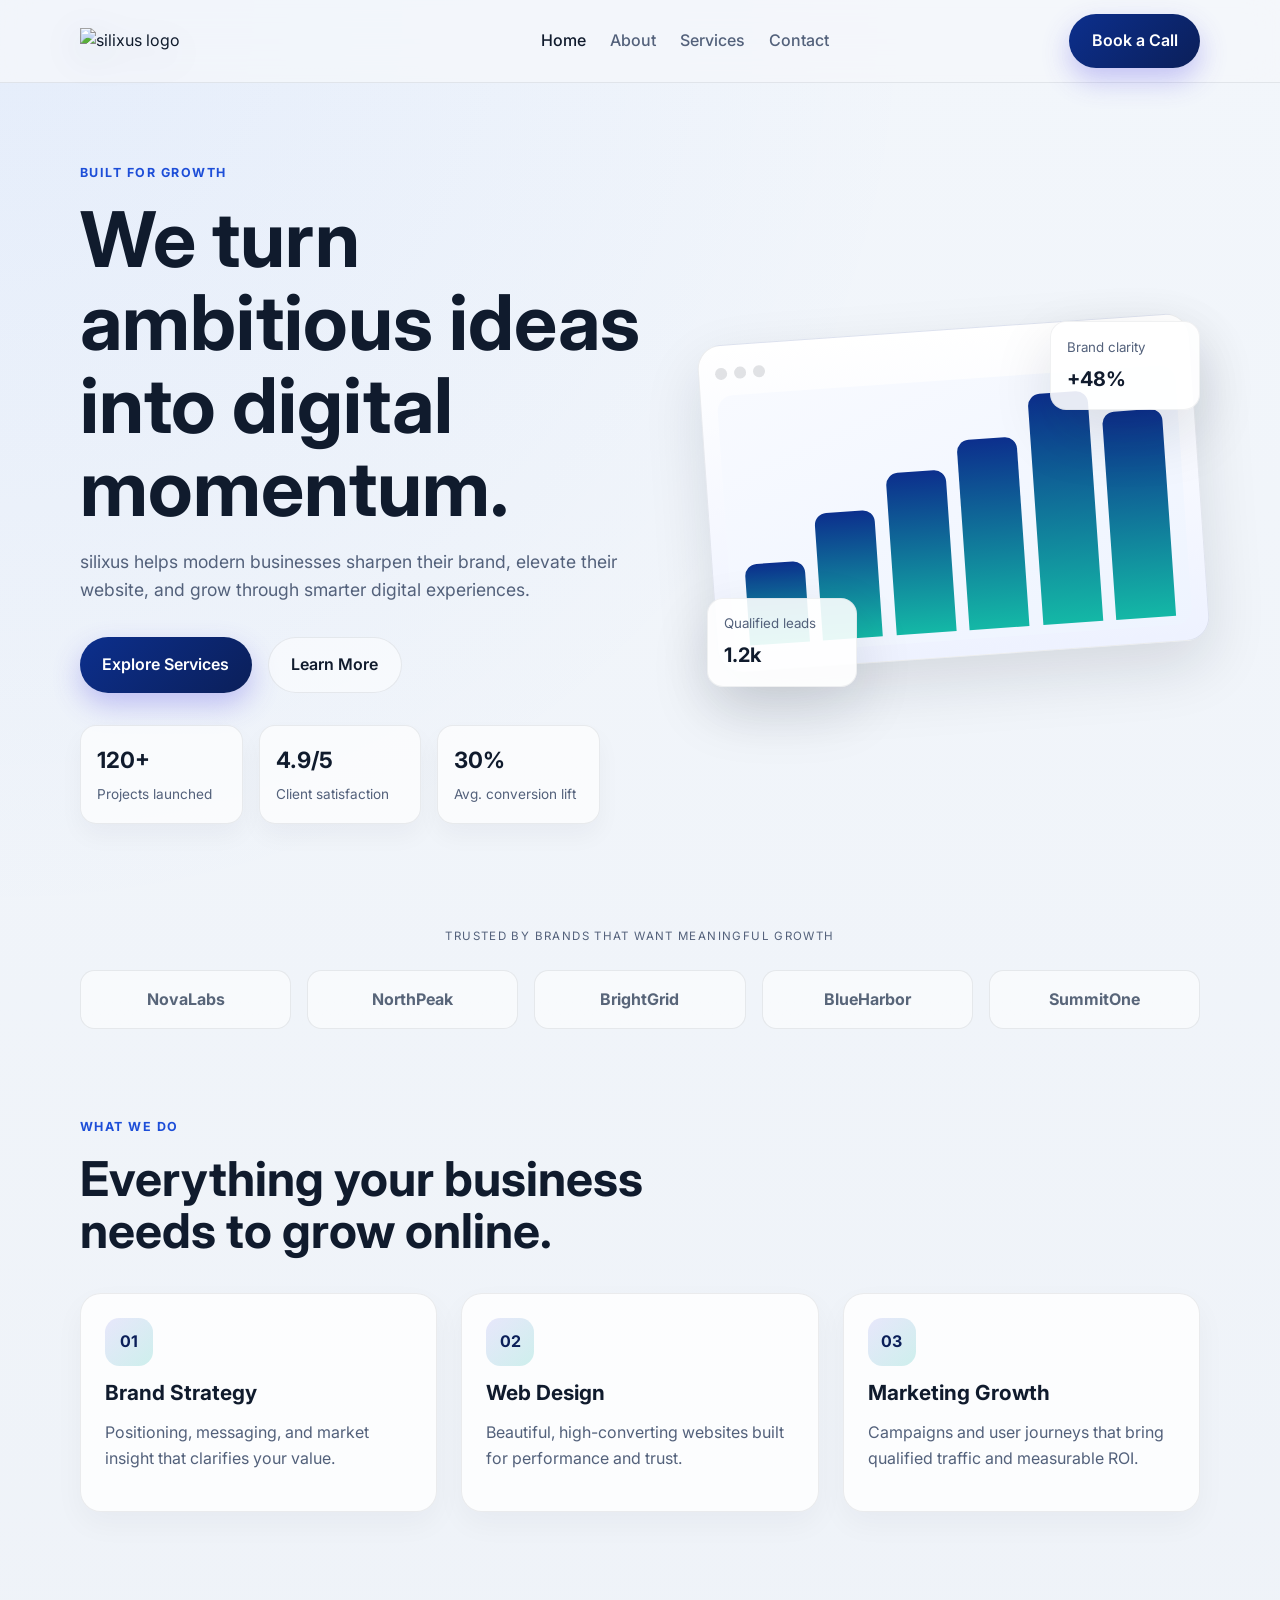
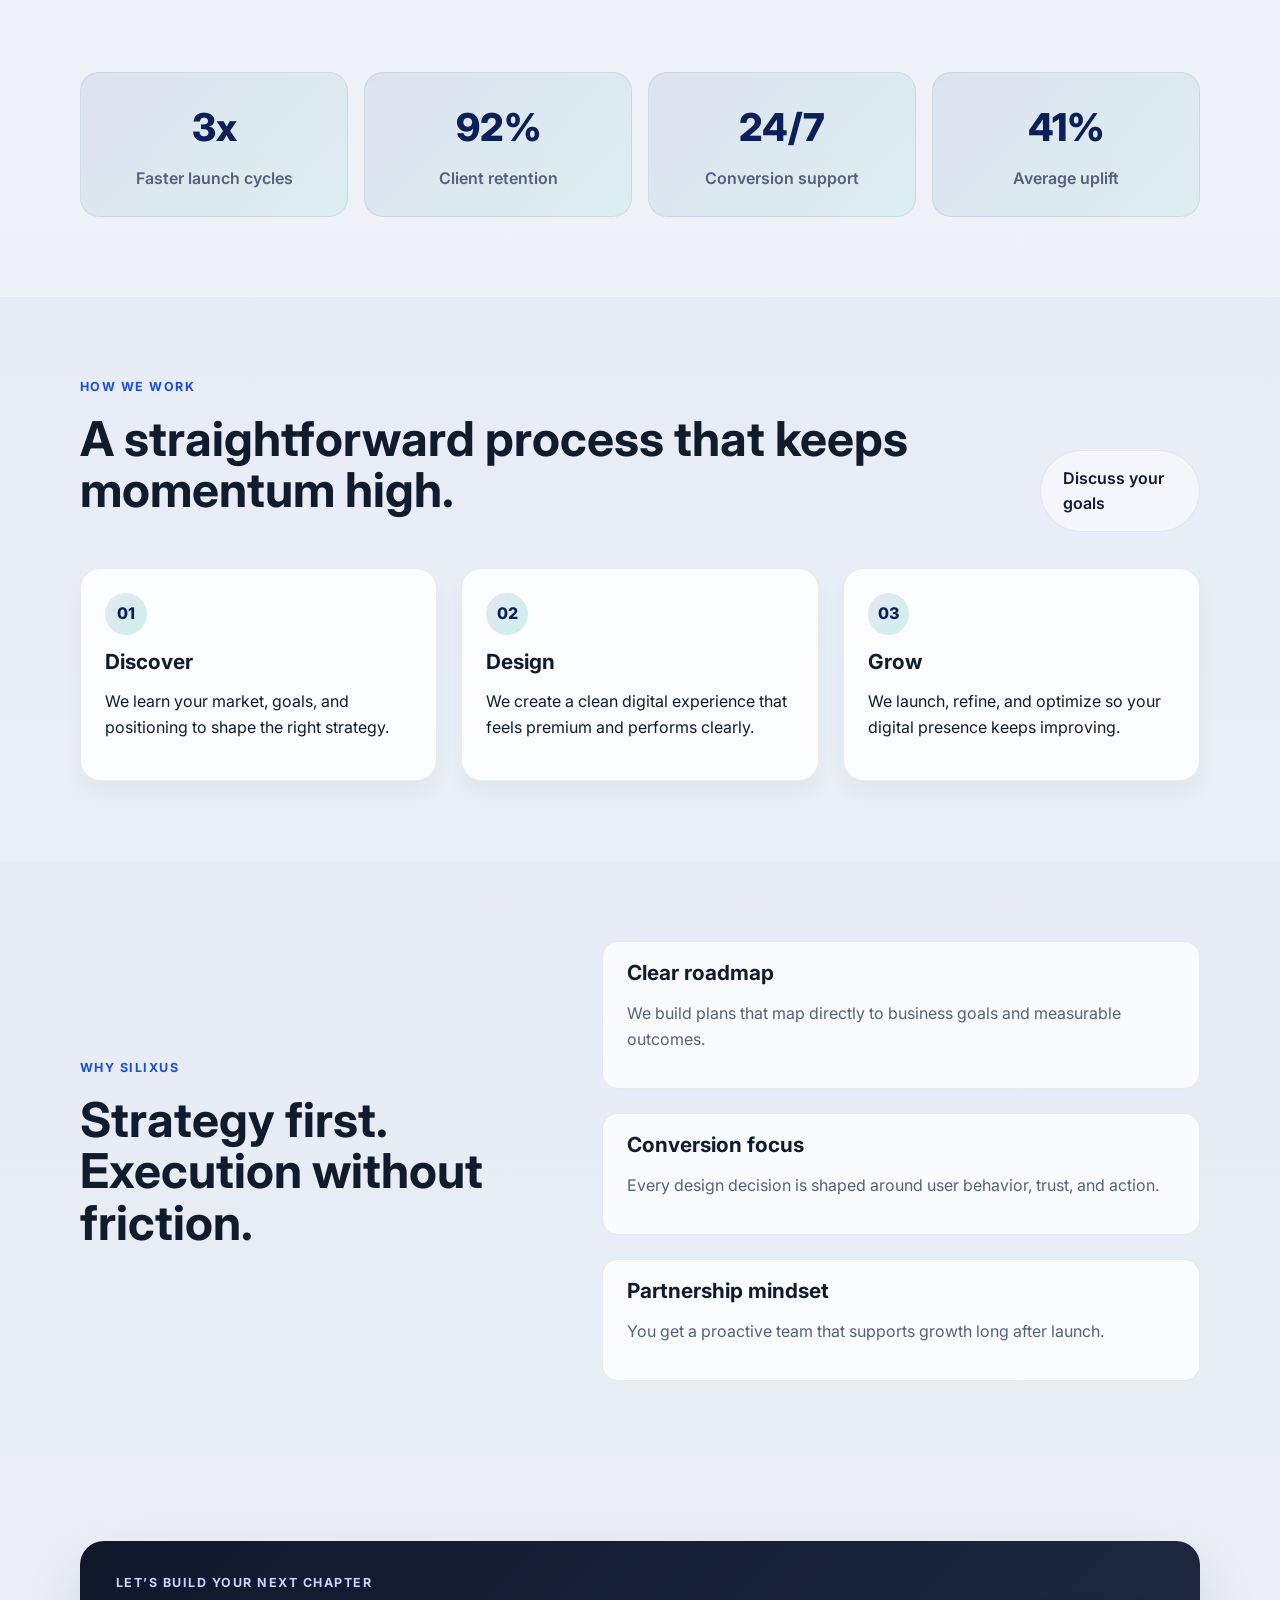
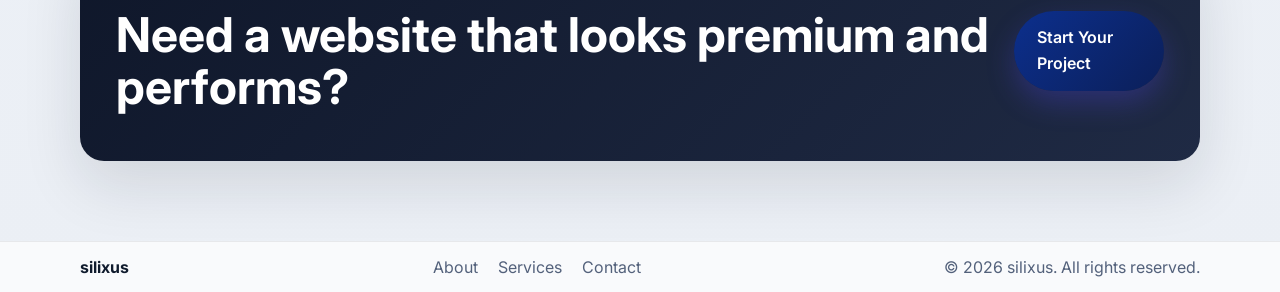
==== index.html @ 6b205e78 "Initial Silixus website" ====
<!DOCTYPE html>
<html lang="en">
  <head>
    <meta charset="UTF-8" />
    <meta name="viewport" content="width=device-width, initial-scale=1.0" />
    <title>silixus | Digital Growth Studio</title>
    <meta
      name="description"
      content="silixus helps businesses grow through strategy, web design, branding, and digital marketing."
    />
    <link rel="preconnect" href="https://fonts.googleapis.com" />
    <link rel="preconnect" href="https://fonts.gstatic.com" crossorigin />
    <link
      href="https://fonts.googleapis.com/css2?family=Inter:wght@400;500;600;700;800&display=swap"
      rel="stylesheet"
    />
    <link rel="stylesheet" href="styles.css" />
  </head>
  <body>
    <header class="site-header">
      <div class="container nav">
        <a href="index.html" class="brand" aria-label="silixus home">
          <img src="Copilot_20260921_012351.png" alt="silixus logo" class="brand-logo" />
        </a>
        <nav class="main-nav" aria-label="Main navigation">
          <a href="index.html" class="active">Home</a>
          <a href="about.html">About</a>
          <a href="services.html">Services</a>
          <a href="contact.html">Contact</a>
        </nav>
        <a href="contact.html" class="button button-primary">Book a Call</a>
      </div>
    </header>

    <main>
      <section class="hero">
        <div class="container hero-grid">
          <div class="hero-copy">
            <p class="eyebrow">Built for growth</p>
            <h1>We turn ambitious ideas into digital momentum.</h1>
            <p class="lead">
              silixus helps modern businesses sharpen their brand, elevate their website,
              and grow through smarter digital experiences.
            </p>
            <div class="hero-actions">
              <a href="services.html" class="button button-primary">Explore Services</a>
              <a href="about.html" class="button button-secondary">Learn More</a>
            </div>
            <ul class="hero-metrics" aria-label="Key performance statistics">
              <li><strong>120+</strong><span>Projects launched</span></li>
              <li><strong>4.9/5</strong><span>Client satisfaction</span></li>
              <li><strong>30%</strong><span>Avg. conversion lift</span></li>
            </ul>
          </div>
          <div class="hero-visual" aria-label="silixus dashboard preview">
            <div class="panel panel-main">
              <div class="panel-header">
                <span></span><span></span><span></span>
              </div>
              <div class="chart-box">
                <div class="chart-bars">
                  <span style="height: 35%"></span>
                  <span style="height: 55%"></span>
                  <span style="height: 70%"></span>
                  <span style="height: 82%"></span>
                  <span style="height: 100%"></span>
                  <span style="height: 90%"></span>
                </div>
              </div>
            </div>
            <div class="mini-card card-one">
              <small>Brand clarity</small>
              <strong>+48%</strong>
            </div>
            <div class="mini-card card-two">
              <small>Qualified leads</small>
              <strong>1.2k</strong>
            </div>
          </div>
        </div>
      </section>

      <section class="brands">
        <div class="container">
          <p>Trusted by brands that want meaningful growth</p>
          <div class="brand-row" aria-label="Client brands">
            <span>NovaLabs</span>
            <span>NorthPeak</span>
            <span>BrightGrid</span>
            <span>BlueHarbor</span>
            <span>SummitOne</span>
          </div>
        </div>
      </section>

      <section class="section">
        <div class="container">
          <div class="section-heading">
            <p class="eyebrow">What we do</p>
            <h2>Everything your business needs to grow online.</h2>
          </div>
          <div class="card-grid three-up">
            <article class="info-card">
              <div class="icon">01</div>
              <h3>Brand Strategy</h3>
              <p>Positioning, messaging, and market insight that clarifies your value.</p>
            </article>
            <article class="info-card">
              <div class="icon">02</div>
              <h3>Web Design</h3>
              <p>Beautiful, high-converting websites built for performance and trust.</p>
            </article>
            <article class="info-card">
              <div class="icon">03</div>
              <h3>Marketing Growth</h3>
              <p>Campaigns and user journeys that bring qualified traffic and measurable ROI.</p>
            </article>
          </div>
        </div>
      </section>

      <section class="section results-band">
        <div class="container results-grid">
          <div class="result-item">
            <span class="result-number">3x</span>
            <span class="result-label">Faster launch cycles</span>
          </div>
          <div class="result-item">
            <span class="result-number">92%</span>
            <span class="result-label">Client retention</span>
          </div>
          <div class="result-item">
            <span class="result-number">24/7</span>
            <span class="result-label">Conversion support</span>
          </div>
          <div class="result-item">
            <span class="result-number">41%</span>
            <span class="result-label">Average uplift</span>
          </div>
        </div>
      </section>

      <section class="section alt-bg">
        <div class="container">
          <div class="section-heading split-heading">
            <div>
              <p class="eyebrow">How we work</p>
              <h2>A straightforward process that keeps momentum high.</h2>
            </div>
            <a href="contact.html" class="button button-secondary">Discuss your goals</a>
          </div>
          <div class="process-grid">
            <article class="process-card">
              <span class="process-step">01</span>
              <h3>Discover</h3>
              <p>We learn your market, goals, and positioning to shape the right strategy.</p>
            </article>
            <article class="process-card">
              <span class="process-step">02</span>
              <h3>Design</h3>
              <p>We create a clean digital experience that feels premium and performs clearly.</p>
            </article>
            <article class="process-card">
              <span class="process-step">03</span>
              <h3>Grow</h3>
              <p>We launch, refine, and optimize so your digital presence keeps improving.</p>
            </article>
          </div>
        </div>
      </section>

      <section class="section alt-bg">
        <div class="container split-layout">
          <div>
            <p class="eyebrow">Why silixus</p>
            <h2>Strategy first. Execution without friction.</h2>
          </div>
          <div class="feature-list">
            <div>
              <h3>Clear roadmap</h3>
              <p>We build plans that map directly to business goals and measurable outcomes.</p>
            </div>
            <div>
              <h3>Conversion focus</h3>
              <p>Every design decision is shaped around user behavior, trust, and action.</p>
            </div>
            <div>
              <h3>Partnership mindset</h3>
              <p>You get a proactive team that supports growth long after launch.</p>
            </div>
          </div>
        </div>
      </section>

      <section class="section">
        <div class="container cta-box">
          <div>
            <p class="eyebrow">Let’s build your next chapter</p>
            <h2>Need a website that looks premium and performs?</h2>
          </div>
          <a href="contact.html" class="button button-primary">Start Your Project</a>
        </div>
      </section>
    </main>

    <footer class="site-footer">
      <div class="container footer-row">
        <div>
          <a href="index.html" class="brand footer-brand">
            <span>silixus</span>
          </a>
        </div>
        <div class="footer-links">
          <a href="about.html">About</a>
          <a href="services.html">Services</a>
          <a href="contact.html">Contact</a>
        </div>
        <p>© <span id="year"></span> silixus. All rights reserved.</p>
      </div>
    </footer>

    <script src="script.js"></script>
  </body>
</html>
---- styles.css ----
:root {
  --bg: #eef3f8;
  --bg-alt: #f7f9fc;
  --bg-strong: #0f172a;
  --panel: #ffffff;
  --panel-soft: #edf3ff;
  --text: #101b2d;
  --muted: #53617b;
  --primary: #0c2f8d;
  --primary-soft: #1d4ed8;
  --primary-dark: #0b1f59;
  --accent: #14b8a6;
  --gold: #e7c974;
  --silver: #dfe5ed;
  --border: rgba(16, 27, 45, 0.08);
  --shadow: 0 24px 60px rgba(15, 23, 42, 0.12);
}

* {
  box-sizing: border-box;
}

html {
  scroll-behavior: smooth;
}

body {
  margin: 0;
  font-family: "Inter", sans-serif;
  background:
    radial-gradient(circle at top left, rgba(17, 94, 255, 0.06), transparent 25%),
    linear-gradient(180deg, #f2f6fb 0%, #ebeff5 100%);
  color: var(--text);
  line-height: 1.6;
}

a {
  text-decoration: none;
  color: inherit;
}

img {
  max-width: 100%;
  display: block;
}

.container {
  width: min(1120px, calc(100% - 2rem));
  margin-inline: auto;
}

.site-header {
  position: sticky;
  top: 0;
  z-index: 10;
  background: rgba(245, 247, 251, 0.82);
  backdrop-filter: blur(16px);
  border-bottom: 1px solid var(--border);
}

.nav {
  display: flex;
  align-items: center;
  justify-content: space-between;
  min-height: 82px;
  gap: 1rem;
}

.brand {
  display: inline-flex;
  align-items: center;
  justify-content: center;
}

.brand-logo {
  width: clamp(160px, 18vw, 220px);
  height: auto;
  filter: drop-shadow(0 10px 18px rgba(19, 40, 99, 0.15));
}

.main-nav {
  display: flex;
  align-items: center;
  gap: 1.5rem;
  color: var(--muted);
  font-weight: 500;
}

.main-nav a {
  transition: color 0.2s ease;
}

.main-nav a:hover,
.main-nav a.active {
  color: var(--text);
}

.button {
  display: inline-flex;
  align-items: center;
  justify-content: center;
  border-radius: 999px;
  padding: 0.9rem 1.4rem;
  font-weight: 600;
  transition: transform 0.2s ease, box-shadow 0.2s ease;
}

.button:hover {
  transform: translateY(-1px);
}

.button-primary {
  background: linear-gradient(135deg, var(--primary), var(--primary-dark));
  color: white;
  box-shadow: 0 12px 28px rgba(79, 70, 229, 0.3);
}

.button-secondary {
  border: 1px solid var(--border);
  background: rgba(255, 255, 255, 0.5);
}

.hero,
.page-hero {
  padding: 5rem 0 4rem;
}

.hero-grid {
  display: grid;
  grid-template-columns: 1.08fr 0.92fr;
  align-items: center;
  gap: 3rem;
}

.eyebrow {
  margin: 0 0 1rem;
  color: var(--primary-soft);
  font-weight: 700;
  letter-spacing: 0.12em;
  text-transform: uppercase;
  font-size: 0.78rem;
}

h1, h2, h3 {
  margin-top: 0;
  line-height: 1.08;
}

h1 {
  font-size: clamp(2.7rem, 6vw, 5rem);
  margin-bottom: 1rem;
}

h2 {
  font-size: clamp(2rem, 4vw, 3rem);
  margin-bottom: 1rem;
}

h3 {
  font-size: 1.3rem;
  margin-bottom: 0.7rem;
}

.lead {
  font-size: 1.1rem;
  color: var(--muted);
  max-width: 560px;
}

.hero-actions {
  display: flex;
  flex-wrap: wrap;
  gap: 1rem;
  margin: 2rem 0;
}

.hero-metrics {
  list-style: none;
  padding: 0;
  margin: 0;
  display: grid;
  grid-template-columns: repeat(3, minmax(100px, 1fr));
  gap: 1rem;
  max-width: 520px;
}

.hero-metrics li {
  background: rgba(255, 255, 255, 0.65);
  border: 1px solid var(--border);
  border-radius: 1rem;
  padding: 1rem;
  box-shadow: 0 12px 24px rgba(15, 23, 42, 0.04);
}

.hero-metrics strong {
  display: block;
  font-size: 1.4rem;
  margin-bottom: 0.2rem;
}

.hero-metrics span {
  color: var(--muted);
  font-size: 0.85rem;
}

.hero-visual {
  position: relative;
  min-height: 430px;
  display: grid;
  place-items: center;
}

.panel {
  width: min(100%, 500px);
  background: linear-gradient(180deg, #ffffff, #eef2ff);
  border: 1px solid var(--border);
  border-radius: 1.5rem;
  box-shadow: var(--shadow);
  padding: 1rem;
}

.panel-main {
  transform: rotate(-4deg);
}

.panel-header {
  display: flex;
  gap: 0.45rem;
  padding: 0.4rem 0 1rem;
}

.panel-header span {
  width: 0.75rem;
  height: 0.75rem;
  border-radius: 50%;
  background: rgba(17, 24, 39, 0.12);
}

.chart-box {
  background: linear-gradient(160deg, #f8faff, #eef4ff);
  border-radius: 1rem;
  height: 260px;
  padding: 1.2rem 1rem 0.6rem;
  display: flex;
  align-items: flex-end;
}

.chart-bars {
  width: 100%;
  height: 100%;
  display: flex;
  align-items: flex-end;
  gap: 0.85rem;
}

.chart-bars span {
  display: block;
  flex: 1;
  border-radius: 0.75rem 0.75rem 0 0;
  background: linear-gradient(180deg, var(--primary), var(--accent));
}

.mini-card {
  position: absolute;
  background: rgba(255, 255, 255, 0.9);
  border: 1px solid rgba(15, 23, 42, 0.06);
  border-radius: 1rem;
  box-shadow: var(--shadow);
  padding: 0.9rem 1rem;
  min-width: 150px;
}

.mini-card small {
  display: block;
  color: var(--muted);
  margin-bottom: 0.3rem;
}

.mini-card strong {
  font-size: 1.25rem;
}

.card-one {
  top: 10%;
  right: 0;
}

.card-two {
  bottom: 5%;
  left: 0;
}

.brands {
  padding: 1.75rem 0 0.5rem;
}

.brands p {
  text-align: center;
  color: var(--muted);
  text-transform: uppercase;
  letter-spacing: 0.12em;
  font-size: 0.72rem;
  margin-bottom: 1.5rem;
}

.brand-row {
  display: grid;
  grid-template-columns: repeat(5, minmax(120px, 1fr));
  gap: 1rem;
  text-align: center;
  color: #586579;
  font-weight: 700;
}

.brand-row span {
  background: rgba(255, 255, 255, 0.5);
  border: 1px solid var(--border);
  border-radius: 0.9rem;
  padding: 1rem 0.5rem;
}

.results-band {
  padding-top: 0;
}

.results-grid {
  display: grid;
  grid-template-columns: repeat(4, minmax(0, 1fr));
  gap: 1rem;
}

.result-item {
  display: grid;
  gap: 0.45rem;
  background: linear-gradient(135deg, rgba(12, 47, 141, 0.08), rgba(20, 184, 166, 0.08));
  border: 1px solid var(--border);
  border-radius: 1.2rem;
  padding: 1.5rem 1.25rem;
  text-align: center;
}

.result-number {
  font-size: clamp(1.8rem, 3vw, 2.5rem);
  font-weight: 800;
  color: var(--primary-dark);
}

.result-label {
  color: var(--muted);
  font-weight: 600;
}

.section {
  padding: 5rem 0;
}

.alt-bg {
  background: linear-gradient(180deg, rgba(79, 70, 229, 0.04), rgba(20, 184, 166, 0.02));
}

.section-heading {
  max-width: 700px;
  margin-bottom: 2.25rem;
}

.split-heading {
  max-width: none;
  display: flex;
  justify-content: space-between;
  align-items: end;
  gap: 1.5rem;
}

.card-grid {
  display: grid;
  gap: 1.5rem;
}

.process-grid {
  display: grid;
  grid-template-columns: repeat(3, minmax(0, 1fr));
  gap: 1.5rem;
}

.process-card {
  background: rgba(255, 255, 255, 0.85);
  border: 1px solid var(--border);
  border-radius: 1.3rem;
  padding: 1.5rem;
  box-shadow: 0 14px 22px rgba(15, 23, 42, 0.04);
}

.process-step {
  display: inline-flex;
  align-items: center;
  justify-content: center;
  min-width: 2.6rem;
  height: 2.6rem;
  border-radius: 999px;
  background: linear-gradient(135deg, rgba(12, 47, 141, 0.1), rgba(20, 184, 166, 0.2));
  color: var(--primary-dark);
  font-weight: 800;
  margin-bottom: 1rem;
}

.three-up {
  grid-template-columns: repeat(3, minmax(0, 1fr));
}

.info-card {
  background: rgba(255, 255, 255, 0.82);
  border: 1px solid var(--border);
  border-radius: 1.3rem;
  padding: 1.5rem;
  box-shadow: 0 12px 30px rgba(15, 23, 42, 0.04);
}

.icon {
  display: inline-grid;
  place-items: center;
  width: 3rem;
  height: 3rem;
  border-radius: 0.9rem;
  margin-bottom: 1rem;
  background: linear-gradient(135deg, rgba(79, 70, 229, 0.12), rgba(20, 184, 166, 0.2));
  color: var(--primary-dark);
  font-weight: 700;
}

.info-card p,
.feature-list p,
.contact-card p,
.contact-list,
label {
  color: var(--muted);
}

.split-layout {
  display: grid;
  grid-template-columns: 0.9fr 1.1fr;
  gap: 2rem;
  align-items: center;
}

.feature-list {
  display: grid;
  gap: 1.5rem;
}

.feature-list div {
  background: rgba(255, 255, 255, 0.8);
  border: 1px solid var(--border);
  border-radius: 1rem;
  padding: 1.25rem 1.5rem;
}

.cta-box {
  display: flex;
  align-items: center;
  justify-content: space-between;
  gap: 1.5rem;
  background: linear-gradient(135deg, #0f172a, #1f2a44);
  color: white;
  border-radius: 1.5rem;
  padding: 2rem 2.25rem;
  box-shadow: var(--shadow);
}

.cta-box .eyebrow {
  color: #c7d2fe;
}

.compact {
  padding: 1.5rem 2rem;
}

.page-hero {
  text-align: center;
}

.narrow {
  max-width: 780px;
}

.contact-grid {
  display: grid;
  grid-template-columns: 0.9fr 1.1fr;
  gap: 2rem;
  align-items: start;
}

.contact-card,
.contact-form {
  background: rgba(255, 255, 255, 0.82);
  border: 1px solid var(--border);
  border-radius: 1.5rem;
  padding: 2rem;
}

.contact-list {
  list-style: none;
  padding: 0;
  margin: 1.5rem 0 0;
  display: grid;
  gap: 0.8rem;
}

.contact-form {
  display: grid;
  gap: 1.1rem;
}

label {
  display: grid;
  gap: 0.45rem;
  font-weight: 600;
  color: var(--text);
}

input,
textarea {
  width: 100%;
  border: 1px solid rgba(17, 24, 39, 0.12);
  border-radius: 0.9rem;
  padding: 0.9rem 1rem;
  font: inherit;
  background: #f9fafb;
  color: var(--text);
}

input:focus,
textarea:focus {
  outline: 2px solid rgba(79, 70, 229, 0.18);
  border-color: rgba(79, 70, 229, 0.35);
}

.site-footer {
  background: rgba(255, 255, 255, 0.7);
  border-top: 1px solid var(--border);
  color: var(--muted);
  padding: 1px 0;
  line-height: 1;
}

.footer-row {
  display: flex;
  align-items: center;
  justify-content: space-between;
  gap: 0.5rem;
  flex-wrap: wrap;
  min-height: 0;
  line-height: 1;
}

.footer-brand {
  color: var(--text);
  font-weight: 700;
}

.footer-links {
  display: flex;
  gap: 1.25rem;
}

.footer-links a {
  color: var(--muted);
}

.footer-links a:hover {
  color: var(--text);
}

@media (max-width: 900px) {
  .hero-grid,
  .split-layout,
  .contact-grid,
  .three-up,
  .results-grid,
  .process-grid {
    grid-template-columns: 1fr;
  }

  .brand-row {
    grid-template-columns: repeat(2, minmax(120px, 1fr));
  }

  .cta-box,
  .split-heading {
    flex-direction: column;
    align-items: flex-start;
  }
}

@media (max-width: 640px) {
  .nav {
    flex-wrap: wrap;
    justify-content: center;
    padding: 1rem 0;
  }

  .main-nav {
    width: 100%;
    justify-content: center;
    flex-wrap: wrap;
  }

  .hero,
  .page-hero,
  .section {
    padding-top: 4rem;
  }

  .brand-row {
    grid-template-columns: 1fr;
  }

  .hero-metrics {
    grid-template-columns: 1fr;
  }

  .mini-card {
    position: static;
    margin-top: 1rem;
  }

  .hero-visual {
    display: block;
    min-height: auto;
  }
}
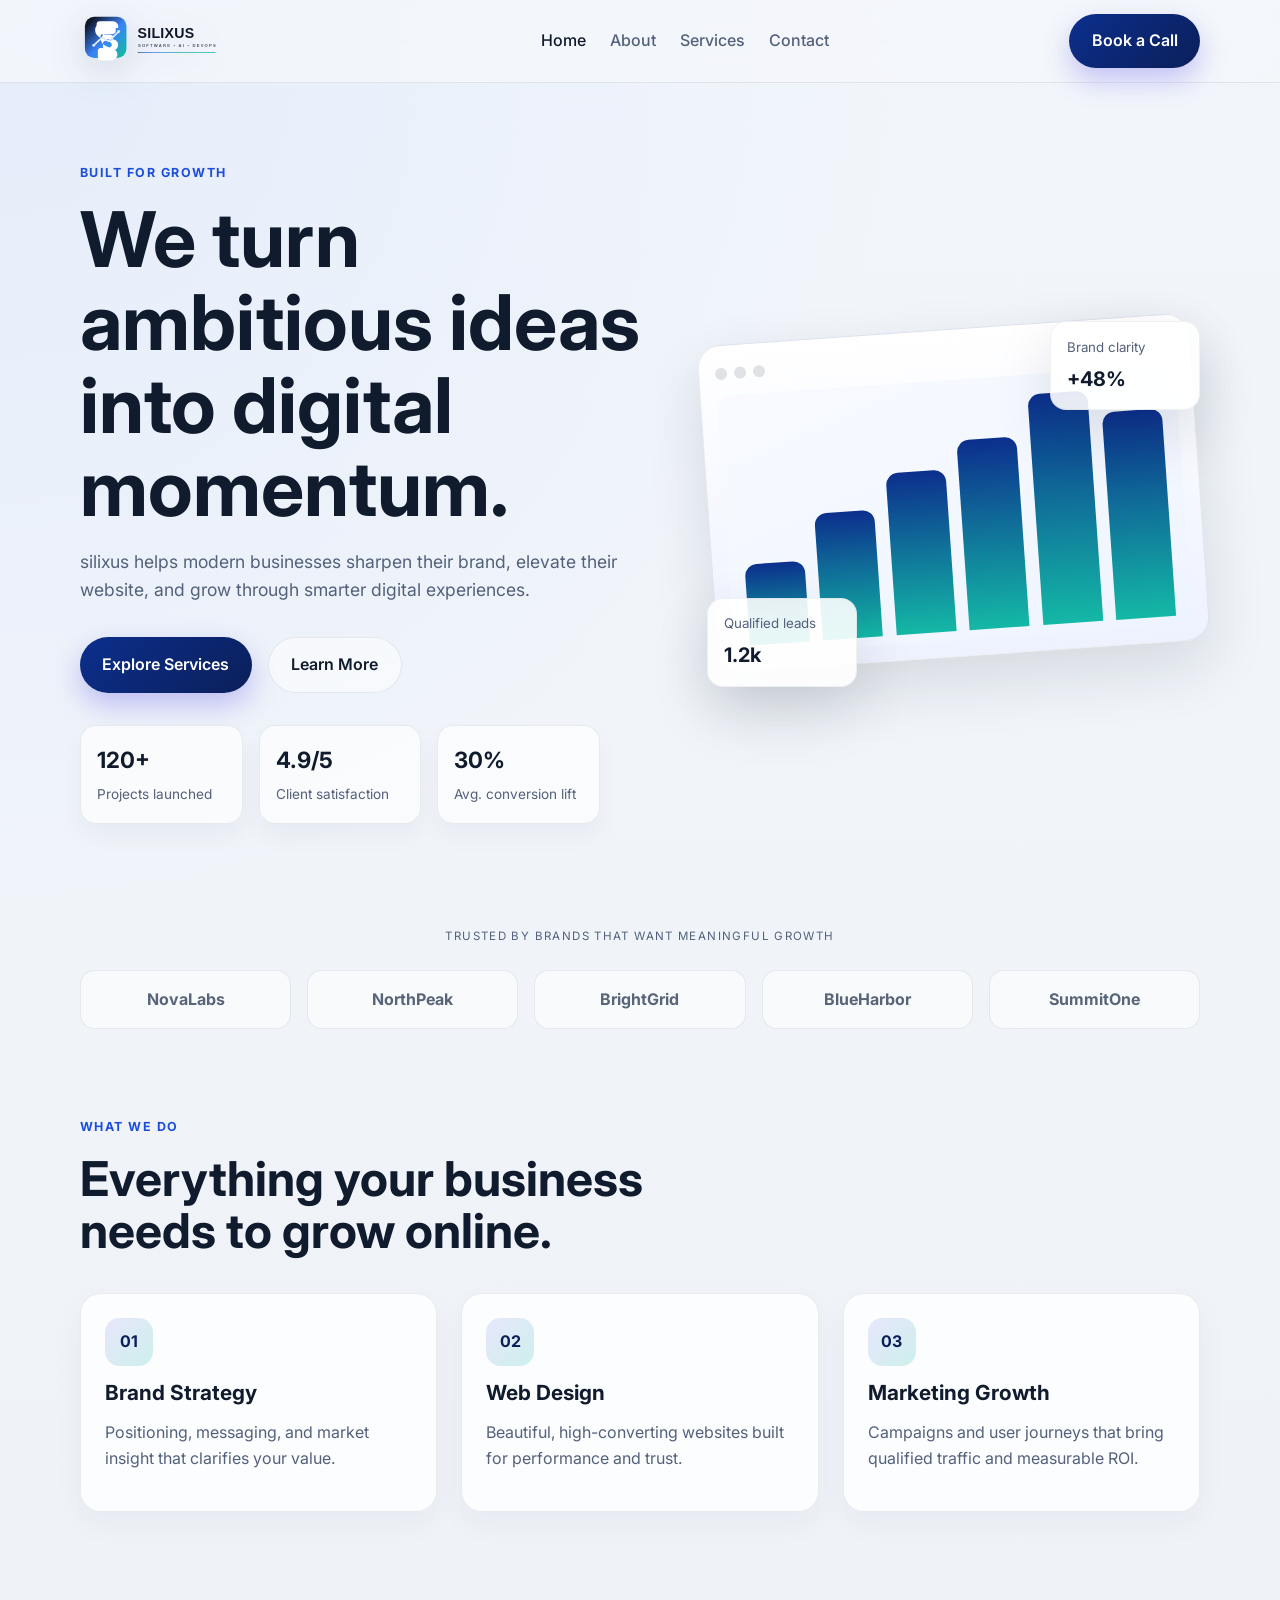
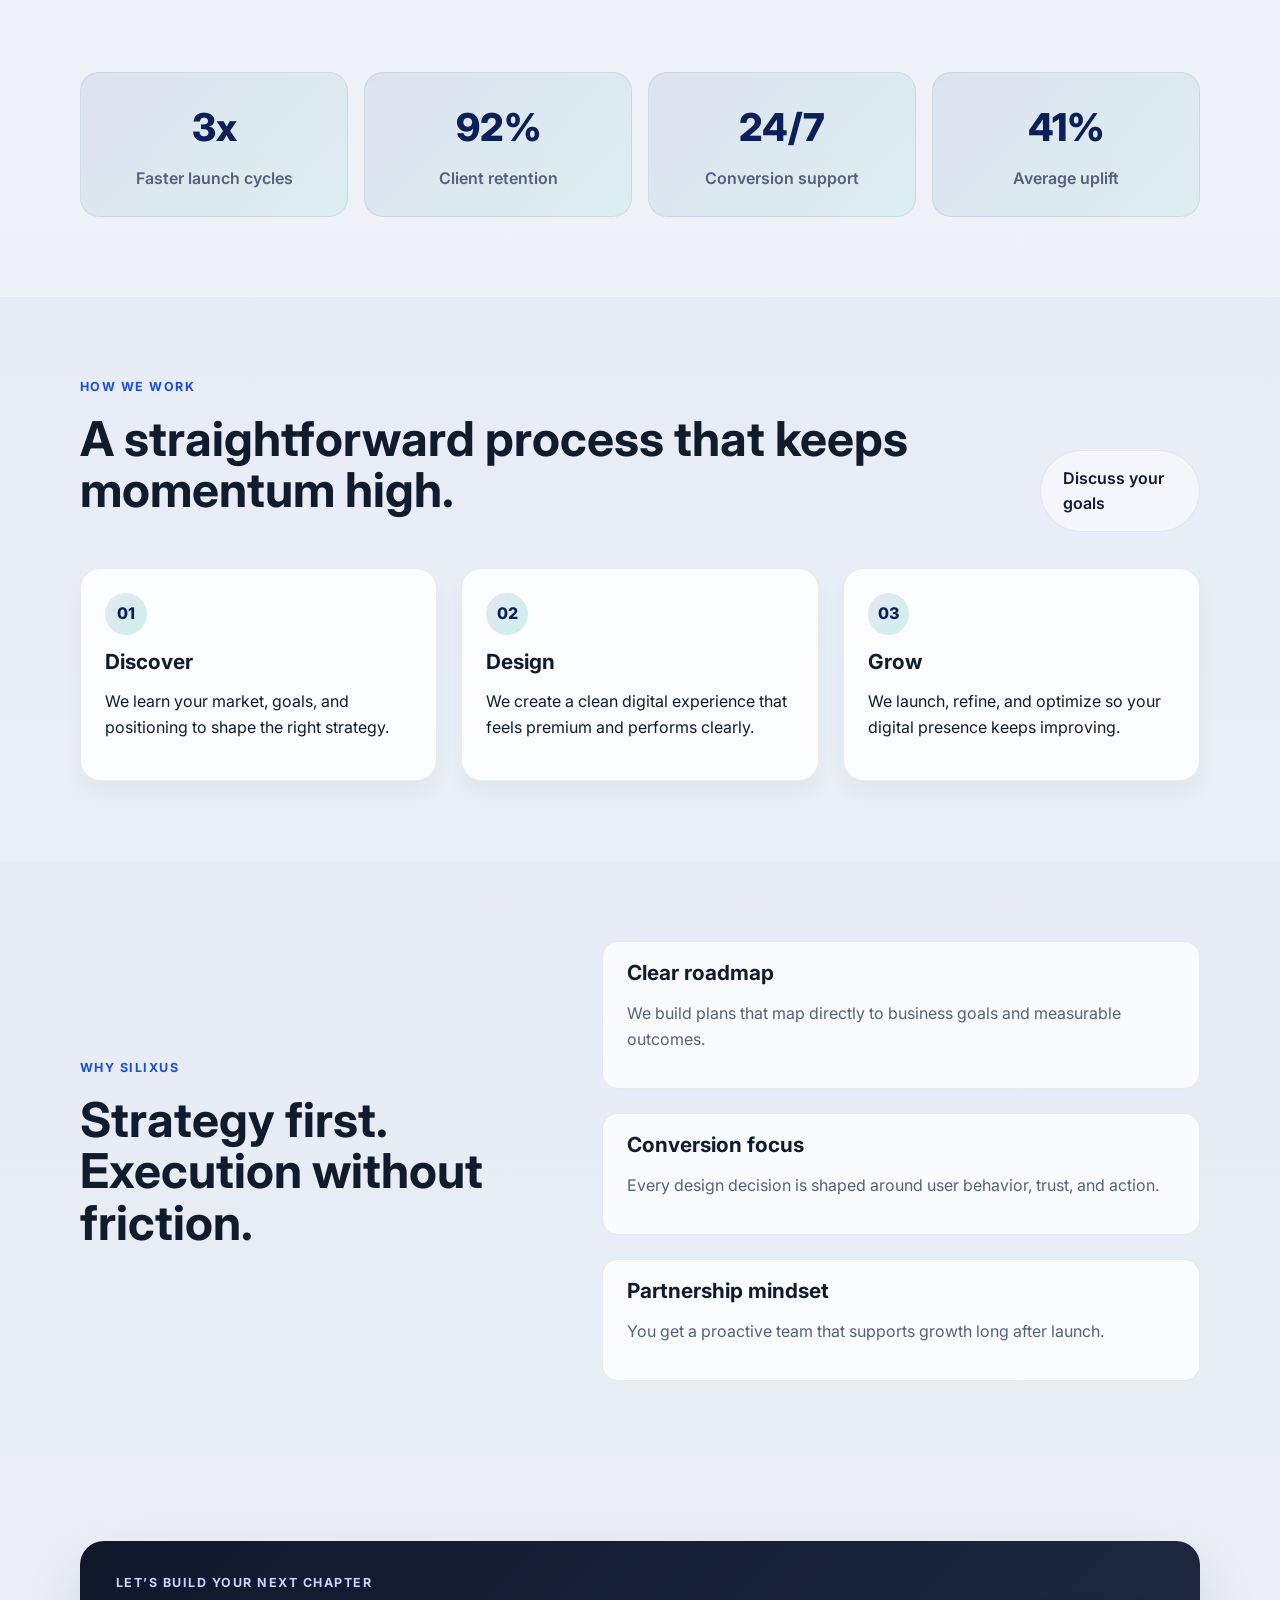
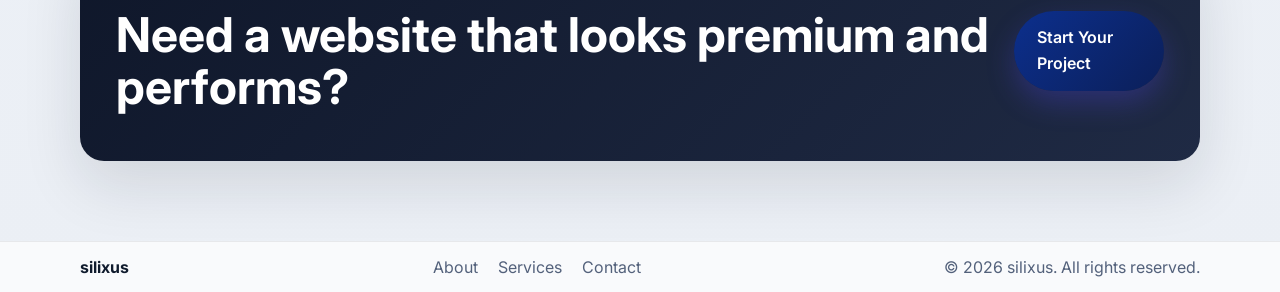
==== commit e13e73d2: "Fix site logo asset references" ====
--- a/index.html
+++ b/index.html
@@ -20,7 +20,7 @@
     <header class="site-header">
       <div class="container nav">
         <a href="index.html" class="brand" aria-label="silixus home">
-          <img src="Copilot_20260921_012351.png" alt="silixus logo" class="brand-logo" />
+          <img src="assets/logos/silixus-standard-logo.svg" alt="silixus logo" class="brand-logo" />
         </a>
         <nav class="main-nav" aria-label="Main navigation">
           <a href="index.html" class="active">Home</a>
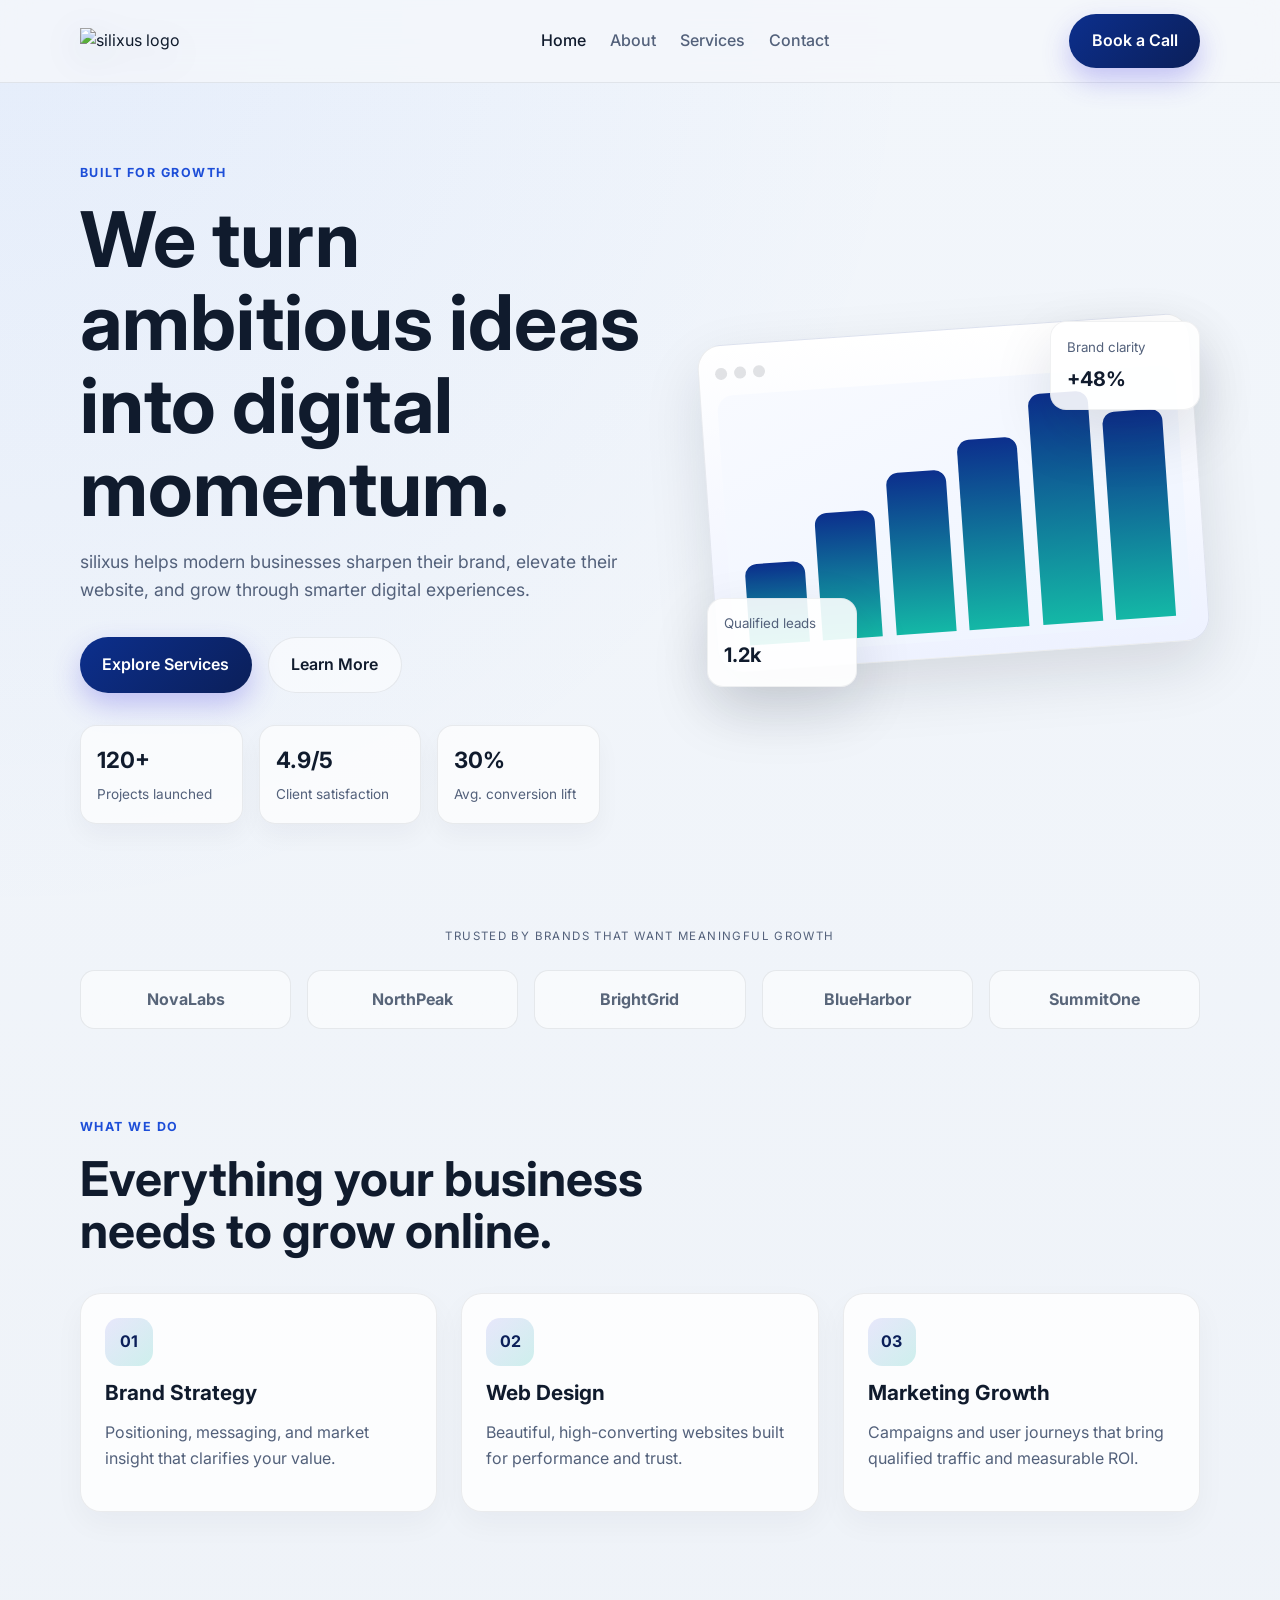
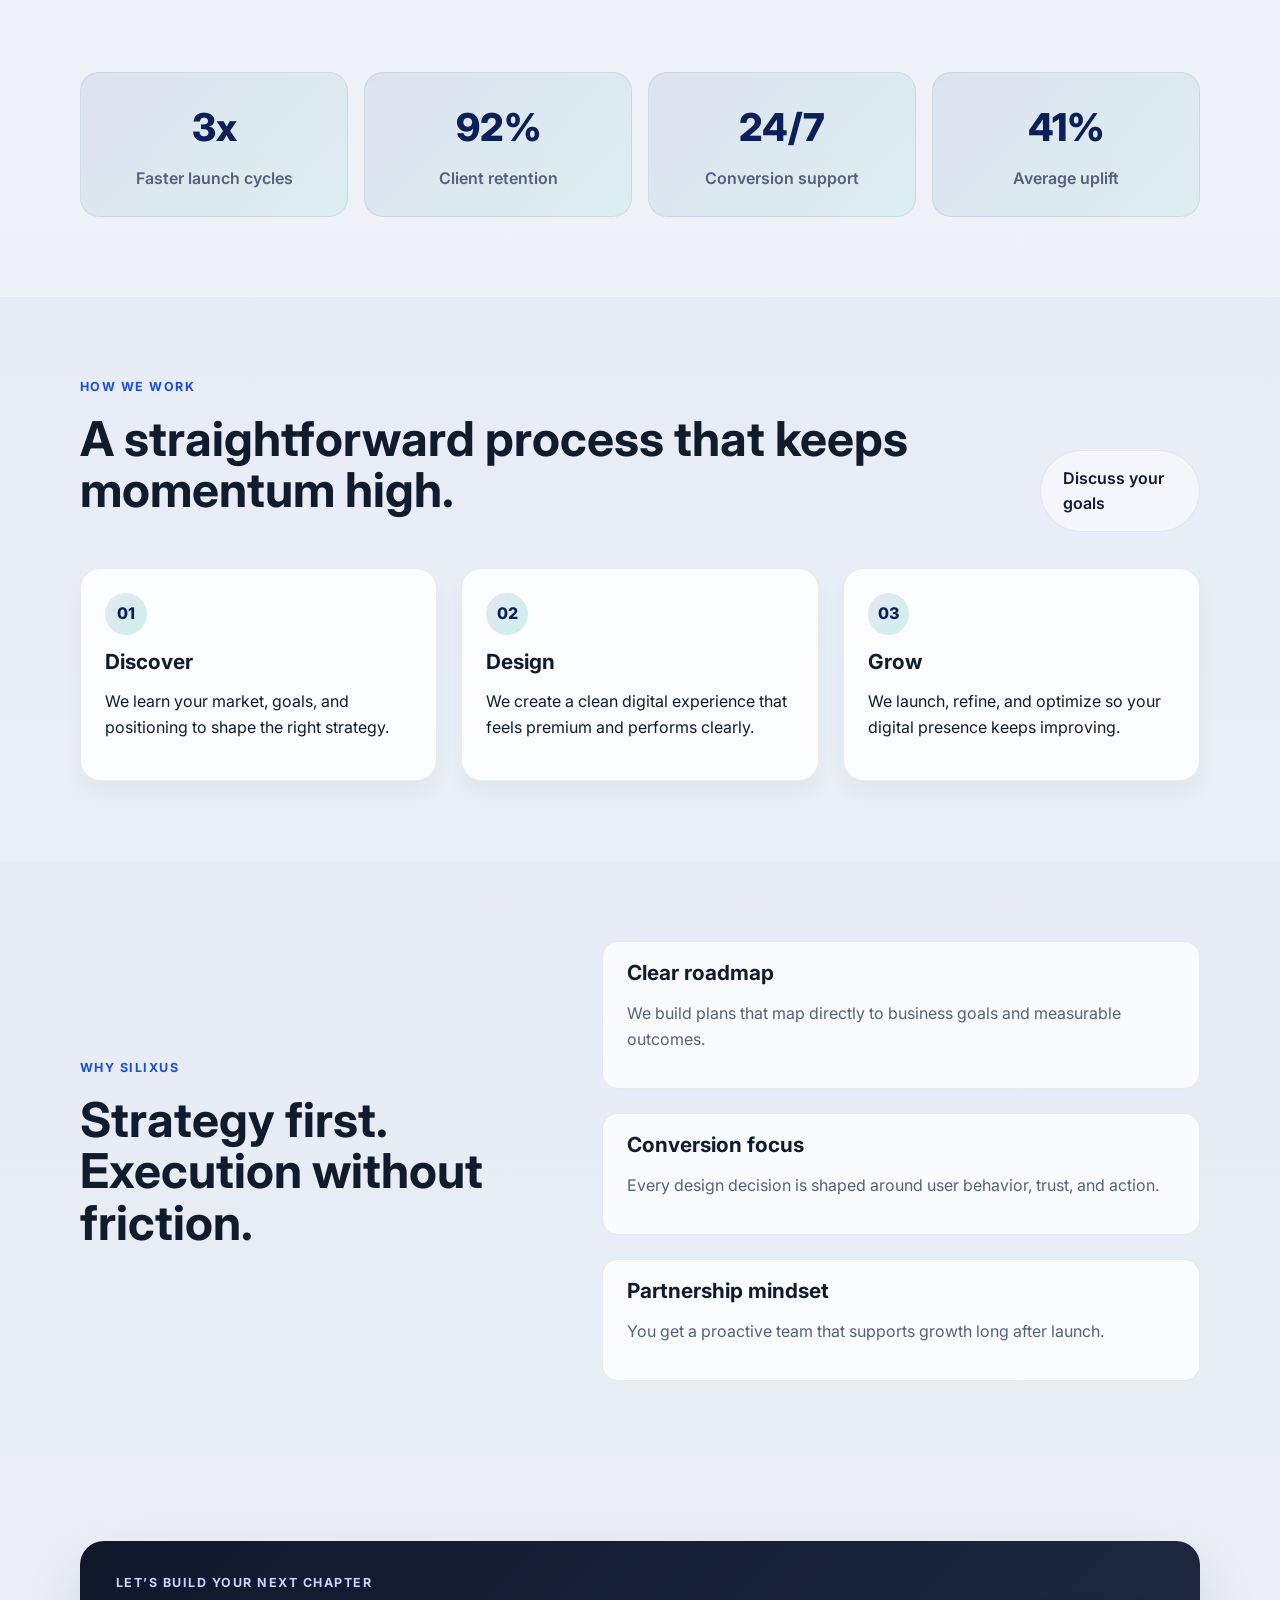
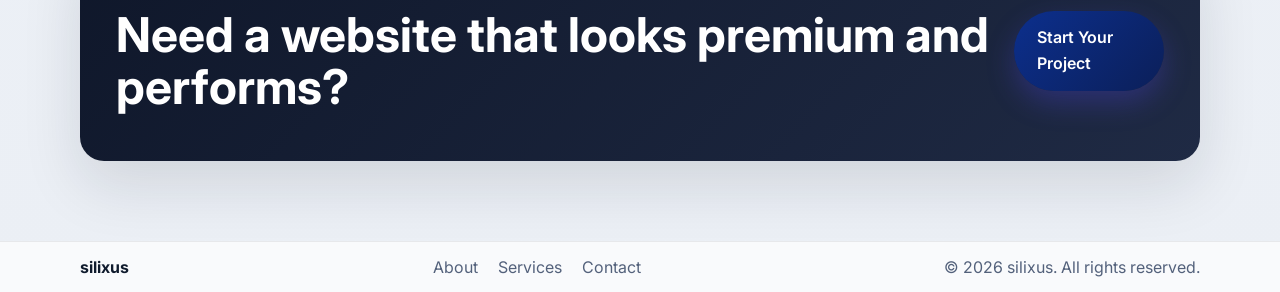
==== commit 1e188c63: "Use requested PNG logo asset" ====
--- a/index.html
+++ b/index.html
@@ -20,7 +20,7 @@
     <header class="site-header">
       <div class="container nav">
         <a href="index.html" class="brand" aria-label="silixus home">
-          <img src="assets/logos/silixus-standard-logo.svg" alt="silixus logo" class="brand-logo" />
+          <img src="Copilot_20260921_012351.png" alt="silixus logo" class="brand-logo" />
         </a>
         <nav class="main-nav" aria-label="Main navigation">
           <a href="index.html" class="active">Home</a>
